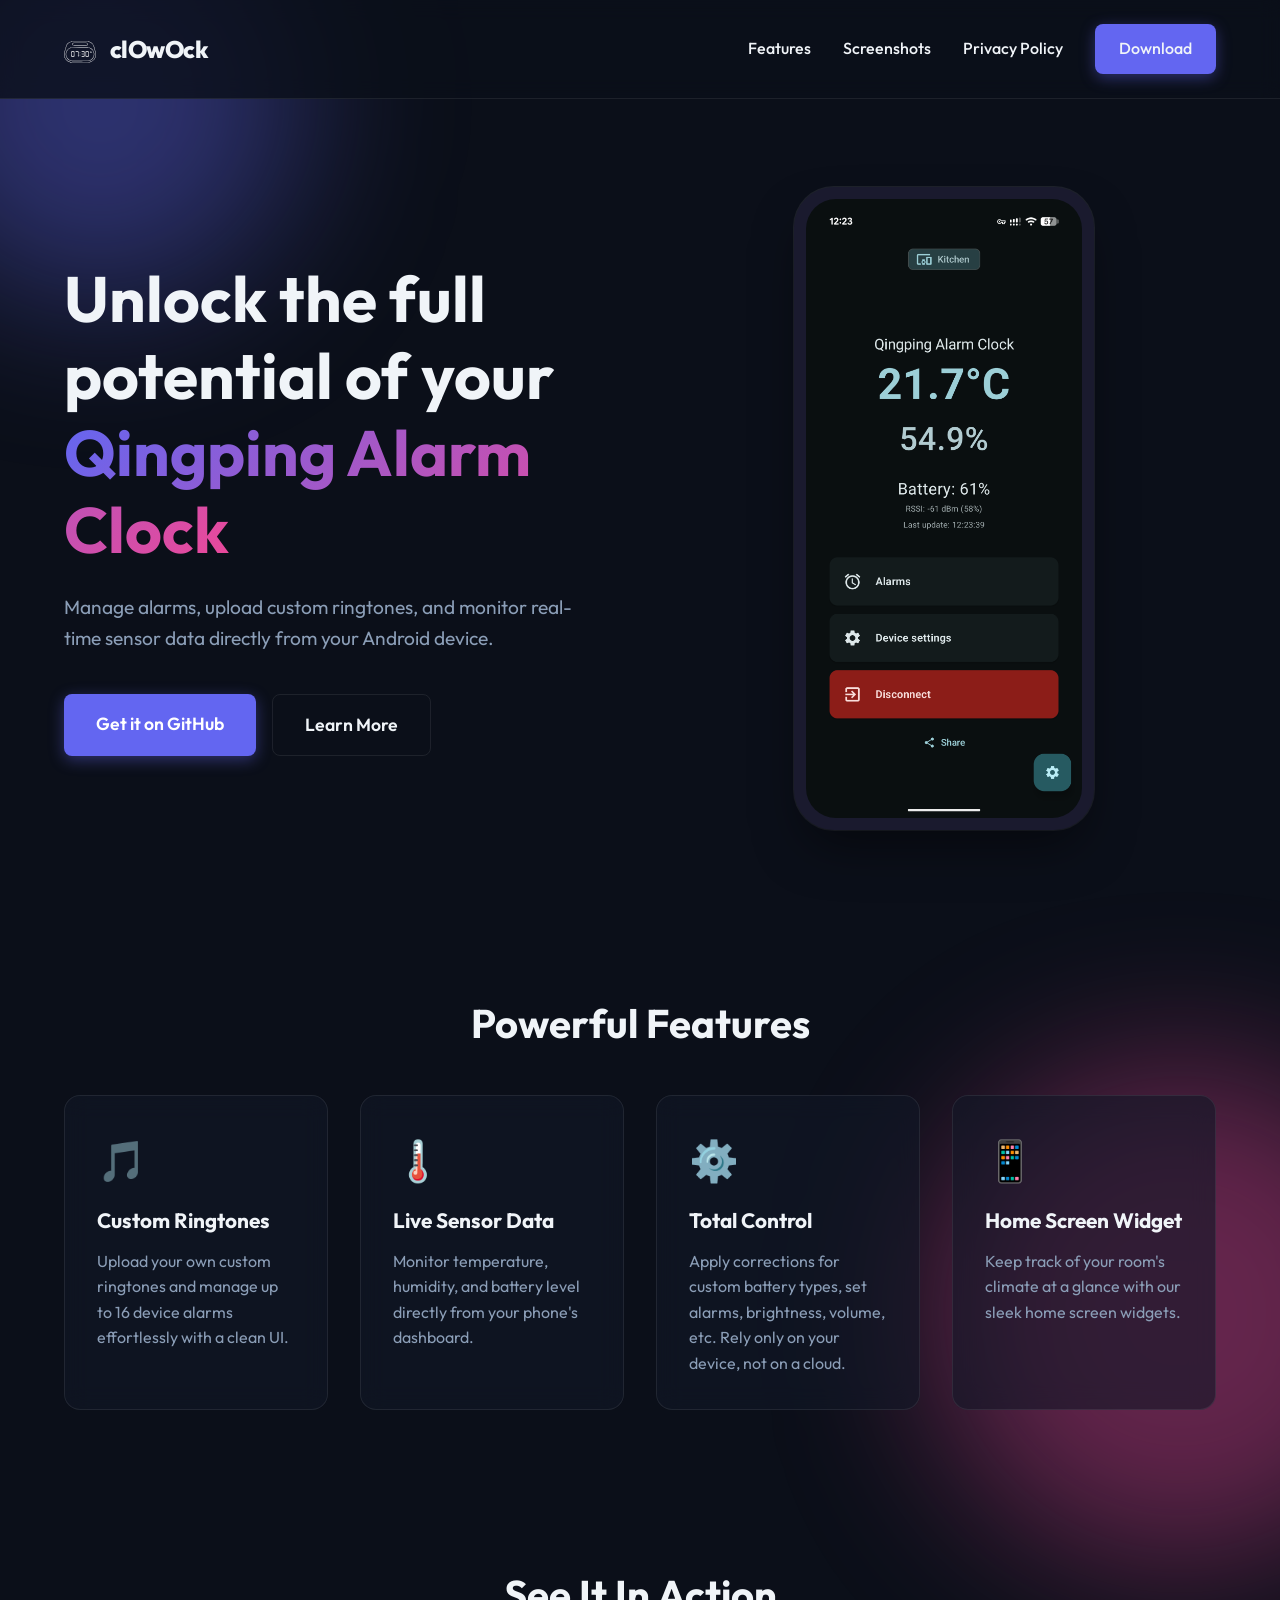
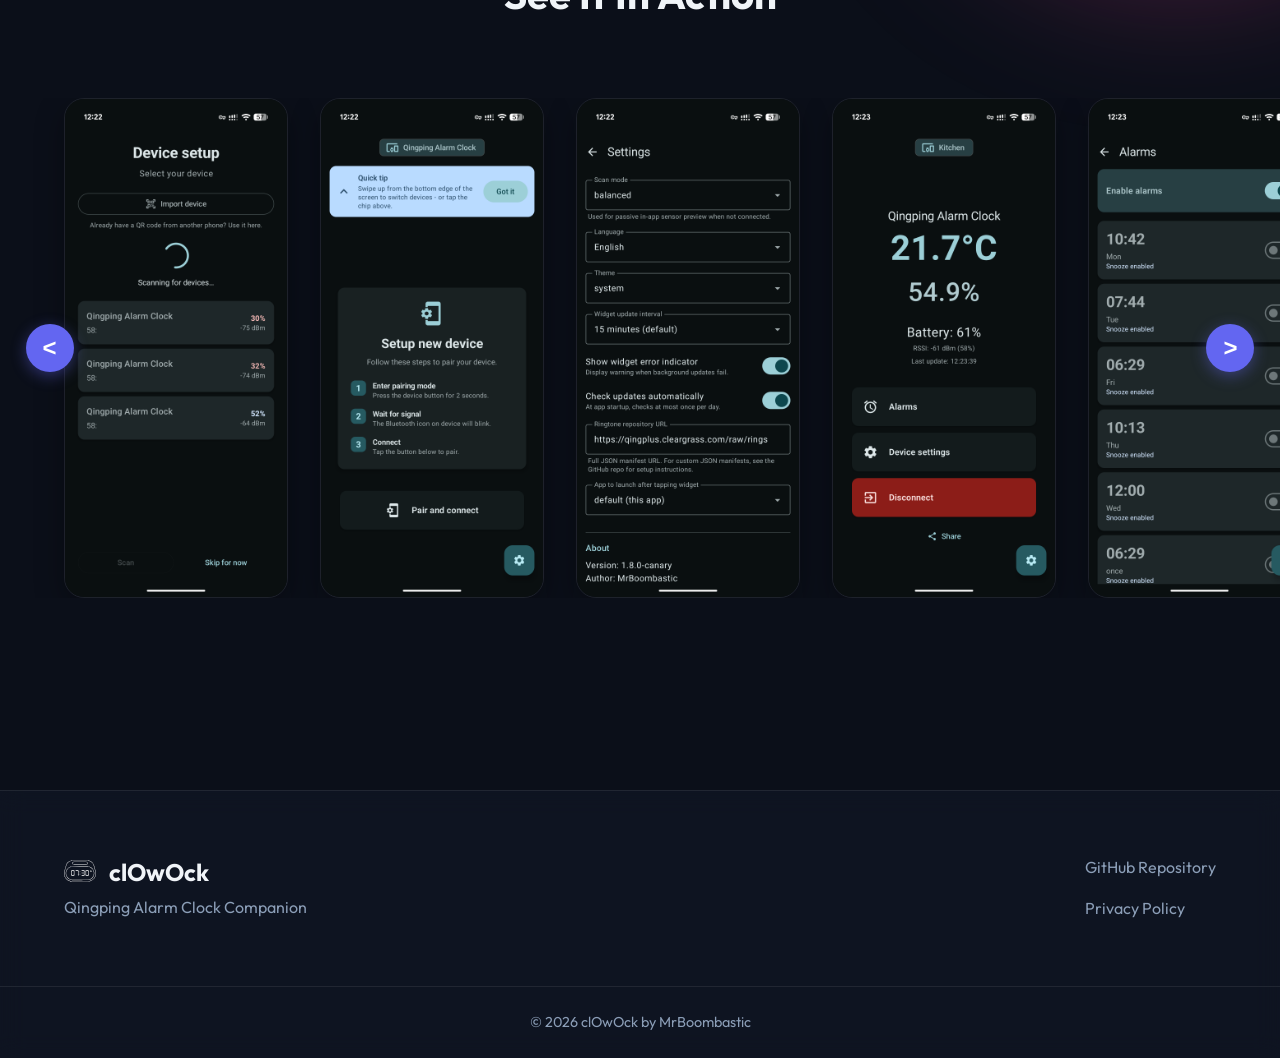
==== website/index.html @ a6042fed "feat: website with landing page, privacy policy, and media assets" ====
<!DOCTYPE html>
<html lang="en">

<head>
    <meta charset="UTF-8">
    <meta name="viewport" content="width=device-width, initial-scale=1.0">
    <title>clOwOck - Qingping Alarm Clock Companion</title>
    <meta name="description"
        content="The ultimate companion app for the Qingping CGD1 Bluetooth LE alarm clock. Manage alarms, custom ringtones, and monitor sensors.">
    <link rel="stylesheet" href="style.css">
    <link rel="preconnect" href="https://fonts.googleapis.com">
    <link rel="preconnect" href="https://fonts.gstatic.com" crossorigin>
    <link href="https://fonts.googleapis.com/css2?family=Outfit:wght@300;400;500;700;800&display=swap" rel="stylesheet">
</head>

<body>
    <div class="blob blob-1"></div>
    <div class="blob blob-2"></div>

    <nav class="navbar">
        <div class="logo">
            <img src="media/logo-dark.svg" alt="clOwOck Logo"
                style="height: 32px; width: 32px; border-radius: 8px; margin-right: 10px; vertical-align: middle;">
            clOwOck
        </div>
        <div class="nav-links">
            <a href="#features">Features</a>
            <a href="#screenshots">Screenshots</a>
            <a href="privacy.html">Privacy Policy</a>
            <a href="https://github.com/MrBoombastic/bUwUdzik/releases" target="_blank"
                class="btn btn-primary">Download</a>
        </div>
    </nav>

    <header class="hero">
        <div class="hero-content">
            <h1 class="hero-title">Unlock the full potential of your <span class="gradient-text">Qingping Alarm
                    Clock</span>
            </h1>
            <p class="hero-subtitle">Manage alarms, upload custom ringtones, and monitor real-time sensor data directly
                from your Android device.</p>
            <div class="hero-actions">
                <a href="https://github.com/MrBoombastic/bUwUdzik/releases" target="_blank"
                    class="btn btn-primary btn-large">Get it on GitHub</a>
                <a href="#features" class="btn btn-secondary btn-large">Learn More</a>
            </div>
        </div>
        <div class="hero-image">
            <div class="phone-mockup">
                <img src="media/s1.png" alt="clOwOck Home Screen">
            </div>
        </div>
    </header>

    <section id="features" class="features-section">
        <h2 class="section-title">Powerful Features</h2>
        <div class="features-grid">
            <div class="feature-card glass">
                <div class="feature-icon">🎵</div>
                <h3>Custom Ringtones</h3>
                <p>Upload your own custom ringtones and manage up to 16 device alarms effortlessly with a clean UI.</p>
            </div>
            <div class="feature-card glass">
                <div class="feature-icon">🌡️</div>
                <h3>Live Sensor Data</h3>
                <p>Monitor temperature, humidity, and battery level directly from your phone's dashboard.</p>
            </div>
            <div class="feature-card glass">
                <div class="feature-icon">⚙️</div>
                <h3>Total Control</h3>
                <p>Apply corrections for custom battery types, set alarms, brightness, volume, etc. Rely only on your
                    device, not on a cloud.
                </p>
            </div>
            <div class="feature-card glass">
                <div class="feature-icon">📱</div>
                <h3>Home Screen Widget</h3>
                <p>Keep track of your room's climate at a glance with our sleek home screen widgets.</p>
            </div>
        </div>
    </section>

    <section id="screenshots" class="screenshots-section">
        <h2 class="section-title">See It In Action</h2>
        <div class="carousel-container">
            <button class="carousel-btn prev-btn" aria-label="Previous">&lt;</button>
            <div class="carousel-track">
                <img src="media/setup.png" alt="Setup Screen" class="carousel-img">
                <img src="media/pair.png" alt="Pairing screen" class="carousel-img">
                <img src="media/settings.png" alt="Settings Screen" class="carousel-img">
                <img src="media/s1.png" alt="Home Screen" class="carousel-img">
                <img src="media/s2.png" alt="Main alarms screen" class="carousel-img">
                <img src="media/s3.png" alt="Alarm settings screen" class="carousel-img">
                <img src="media/s4.png" alt="Device settings screen" class="carousel-img">
                <img src="media/s5.png" alt="Ringtone selection screen" class="carousel-img">
                <img src="media/s6.png" alt="Ringtone trimming screen" class="carousel-img">
                <img src="media/import.png" alt="Import device screen" class="carousel-img">
                <img src="media/export.png" alt="Export device screen" class="carousel-img">
                <img src="media/widget.png" alt="Home widgets" class="carousel-img">
            </div>
            <button class="carousel-btn next-btn" aria-label="Next">&gt;</button>
        </div>
    </section>

    <footer class="footer glass">
        <div class="footer-content">
            <div class="footer-brand">
                <h2>
                    <img src="media/logo-dark.svg" alt="clOwOck Logo"
                        style="height: 32px; width: 32px; border-radius: 8px; margin-right: 8px; vertical-align: bottom;">
                    clOwOck
                </h2>
                <p>Qingping Alarm Clock Companion</p>
            </div>
            <div class="footer-links">
                <a href="https://github.com/MrBoombastic/bUwUdzik" target="_blank">GitHub Repository</a>
                <a href="privacy.html">Privacy Policy</a>
            </div>
        </div>
        <div class="footer-bottom">
            <p>&copy; 2026 clOwOck by MrBoombastic</p>
        </div>
    </footer>

    <script src="main.js"></script>
</body>

</html>
---- website/style.css ----
:root {
    --bg-color: #0b0f19;
    --text-main: #f0f4f8;
    --text-muted: #8b9eb7;
    --primary: #6366f1;
    --primary-hover: #4f46e5;
    --primary-glow: rgba(99, 102, 241, 0.4);
    --secondary: #ec4899;
    --secondary-glow: rgba(236, 72, 153, 0.4);
    --glass-bg: rgba(17, 24, 39, 0.6);
    --glass-border: rgba(255, 255, 255, 0.08);
    --transition: all 0.3s cubic-bezier(0.25, 0.8, 0.25, 1);
}

* {
    margin: 0;
    padding: 0;
    box-sizing: border-box;
    scroll-behavior: smooth;
}

body {
    font-family: 'Outfit', sans-serif;
    background-color: var(--bg-color);
    color: var(--text-main);
    line-height: 1.6;
    overflow-x: hidden;
    position: relative;
}

/* Background Blobs for Aesthetics */
.blob {
    position: absolute;
    filter: blur(80px);
    z-index: -1;
    border-radius: 50%;
    animation: float 10s ease-in-out infinite;
}

.blob-1 {
    top: -100px;
    left: -100px;
    width: 400px;
    height: 400px;
    background: var(--primary-glow);
}

.blob-2 {
    top: 40%;
    right: -150px;
    width: 500px;
    height: 500px;
    background: var(--secondary-glow);
    animation-delay: -5s;
}

@keyframes float {

    0%,
    100% {
        transform: translate(0, 0) scale(1);
    }

    50% {
        transform: translate(30px, 50px) scale(1.1);
    }
}

/* Glassmorphism Utilities */
.glass {
    background: var(--glass-bg);
    backdrop-filter: blur(12px);
    -webkit-backdrop-filter: blur(12px);
    border: 1px solid var(--glass-border);
    border-radius: 16px;
}

/* Typography */
h1,
h2,
h3 {
    font-weight: 700;
    line-height: 1.2;
}

.gradient-text {
    background: linear-gradient(135deg, var(--primary), var(--secondary));
    -webkit-background-clip: text;
    -webkit-text-fill-color: transparent;
    background-clip: text;
}

.section-title {
    text-align: center;
    font-size: 2.5rem;
    margin-bottom: 3rem;
}

/* Navigation */
.navbar {
    display: flex;
    justify-content: space-between;
    align-items: center;
    padding: 1.5rem 5%;
    position: sticky;
    top: 0;
    z-index: 100;
    background: rgba(11, 15, 25, 0.8);
    backdrop-filter: blur(10px);
    border-bottom: 1px solid var(--glass-border);
}

.logo {
    font-size: 1.5rem;
    font-weight: 800;
    letter-spacing: -0.5px;
    color: var(--text-main);
}

.nav-links {
    display: flex;
    gap: 2rem;
    align-items: center;
}

.nav-links a {
    color: var(--text-main);
    text-decoration: none;
    font-weight: 500;
    transition: var(--transition);
}

.nav-links a:hover {
    color: var(--primary);
}

/* Buttons */
.btn {
    display: inline-block;
    padding: 0.75rem 1.5rem;
    border-radius: 8px;
    font-weight: 600;
    text-decoration: none;
    transition: var(--transition);
    cursor: pointer;
    border: none;
    text-align: center;
}

.btn-primary {
    background: var(--primary);
    color: white;
    box-shadow: 0 4px 15px var(--primary-glow);
}

.btn-primary:hover {
    background: var(--primary-hover);
    transform: translateY(-2px);
    box-shadow: 0 6px 20px var(--primary-glow);
}

.btn-secondary {
    background: transparent;
    color: var(--text-main);
    border: 1px solid var(--glass-border);
}

.btn-secondary:hover {
    background: rgba(255, 255, 255, 0.05);
    transform: translateY(-2px);
}

.btn-large {
    padding: 1rem 2rem;
    font-size: 1.1rem;
}

/* Hero Section */
.hero {
    display: flex;
    align-items: center;
    justify-content: space-between;
    min-height: calc(100vh - 80px);
    padding: 2rem 5%;
    gap: 4rem;
}

.hero-content {
    flex: 1;
    max-width: 600px;
}

.hero-title {
    font-size: 4rem;
    margin-bottom: 1.5rem;
}

.hero-subtitle {
    font-size: 1.2rem;
    color: var(--text-muted);
    margin-bottom: 2.5rem;
}

.hero-actions {
    display: flex;
    gap: 1rem;
}

.hero-image {
    flex: 1;
    display: flex;
    justify-content: center;
    position: relative;
}

.phone-mockup {
    position: relative;
    width: 300px;
    height: auto;
    border-radius: 40px;
    padding: 12px;
    background: #1a1a2e;
    box-shadow: 0 25px 50px -12px rgba(0, 0, 0, 0.5), 0 0 0 1px var(--glass-border);
    animation: float-phone 6s ease-in-out infinite;
}

@keyframes float-phone {

    0%,
    100% {
        transform: translateY(0);
    }

    50% {
        transform: translateY(-20px);
    }
}

.phone-mockup img {
    width: 100%;
    height: auto;
    object-fit: contain;
    border-radius: 30px;
    display: block;
}

/* Features */
.features-section {
    padding: 5rem 5%;
}

.features-grid {
    display: grid;
    grid-template-columns: repeat(auto-fit, minmax(250px, 1fr));
    gap: 2rem;
}

.feature-card {
    padding: 2rem;
    transition: var(--transition);
}

.feature-card:hover {
    transform: translateY(-10px);
    border-color: rgba(99, 102, 241, 0.3);
    box-shadow: 0 10px 30px rgba(0, 0, 0, 0.2);
}

.feature-icon {
    font-size: 2.5rem;
    margin-bottom: 1rem;
}

.feature-card h3 {
    margin-bottom: 1rem;
    font-size: 1.3rem;
}

.feature-card p {
    color: var(--text-muted);
}

/* Screenshots Carousel */
.screenshots-section {
    padding: 5rem 0;
    overflow: hidden;
}

.carousel-container {
    width: 100%;
    padding: 2rem 0;
}

.carousel-track {
    display: flex;
    gap: 2rem;
    padding: 0 5%;
    overflow-x: auto;
    scroll-snap-type: x mandatory;
    scrollbar-width: none;
    /* Firefox */
}

.carousel-track::-webkit-scrollbar {
    display: none;
    /* Chrome/Safari */
}

.carousel-img {
    height: 500px;
    border-radius: 20px;
    scroll-snap-align: center;
    box-shadow: 0 10px 30px rgba(0, 0, 0, 0.3);
    border: 1px solid var(--glass-border);
    transition: var(--transition);
}

.carousel-img:hover {
    transform: scale(1.05);
}

/* Privacy Policy Page */
.page-content {
    max-width: 800px;
    margin: 4rem auto;
    padding: 3rem;
}

.last-updated {
    color: var(--text-muted);
    margin-bottom: 2rem;
    font-size: 0.9rem;
}

.policy-section {
    margin-bottom: 2.5rem;
}

.policy-section h2 {
    margin-bottom: 1rem;
    font-size: 1.5rem;
    color: var(--text-main);
}

.policy-section p {
    color: var(--text-muted);
    margin-bottom: 1rem;
}

.policy-section ul {
    list-style-position: inside;
    color: var(--text-muted);
    margin-bottom: 1rem;
}

.policy-section li {
    margin-bottom: 0.5rem;
}

/* Footer */
.footer {
    margin-top: 5rem;
    border-radius: 0;
    border-left: none;
    border-right: none;
    border-bottom: none;
}

.footer-content {
    display: flex;
    justify-content: space-between;
    padding: 4rem 5%;
    flex-wrap: wrap;
    gap: 2rem;
}

.footer-brand p {
    color: var(--text-muted);
    margin-top: 0.5rem;
}

.footer-links {
    display: flex;
    flex-direction: column;
    gap: 1rem;
}

.footer-links a {
    color: var(--text-muted);
    text-decoration: none;
    transition: var(--transition);
}

.footer-links a:hover {
    color: var(--primary);
}

.footer-bottom {
    text-align: center;
    padding: 1.5rem;
    border-top: 1px solid var(--glass-border);
    color: var(--text-muted);
    font-size: 0.9rem;
}

/* Responsive */
@media (max-width: 768px) {
    .hero {
        flex-direction: column;
        text-align: center;
        padding-top: 4rem;
    }

    .hero-actions {
        justify-content: center;
    }

    .hero-title {
        font-size: 3rem;
    }

    .nav-links {
        display: none;
    }

    .page-content {
        margin: 2rem 5%;
        padding: 2rem;
    }
}

/* Carousel Buttons */
.carousel-container {
    position: relative;
    display: flex;
    align-items: center;
}

.carousel-btn {
    position: absolute;
    top: 50%;
    transform: translateY(-50%);
    background: var(--primary);
    color: white;
    border: none;
    border-radius: 50%;
    width: 48px;
    height: 48px;
    font-size: 1.5rem;
    font-weight: bold;
    cursor: pointer;
    z-index: 10;
    box-shadow: 0 4px 15px var(--primary-glow);
    transition: var(--transition);
    display: flex;
    align-items: center;
    justify-content: center;
}

.carousel-btn:hover {
    background: var(--primary-hover);
    transform: translateY(-50%) scale(1.1);
}

.prev-btn {
    left: 2%;
}

.next-btn {
    right: 2%;
}

@media (max-width: 768px) {
    .carousel-btn {
        width: 36px;
        height: 36px;
        font-size: 1.2rem;
    }
}
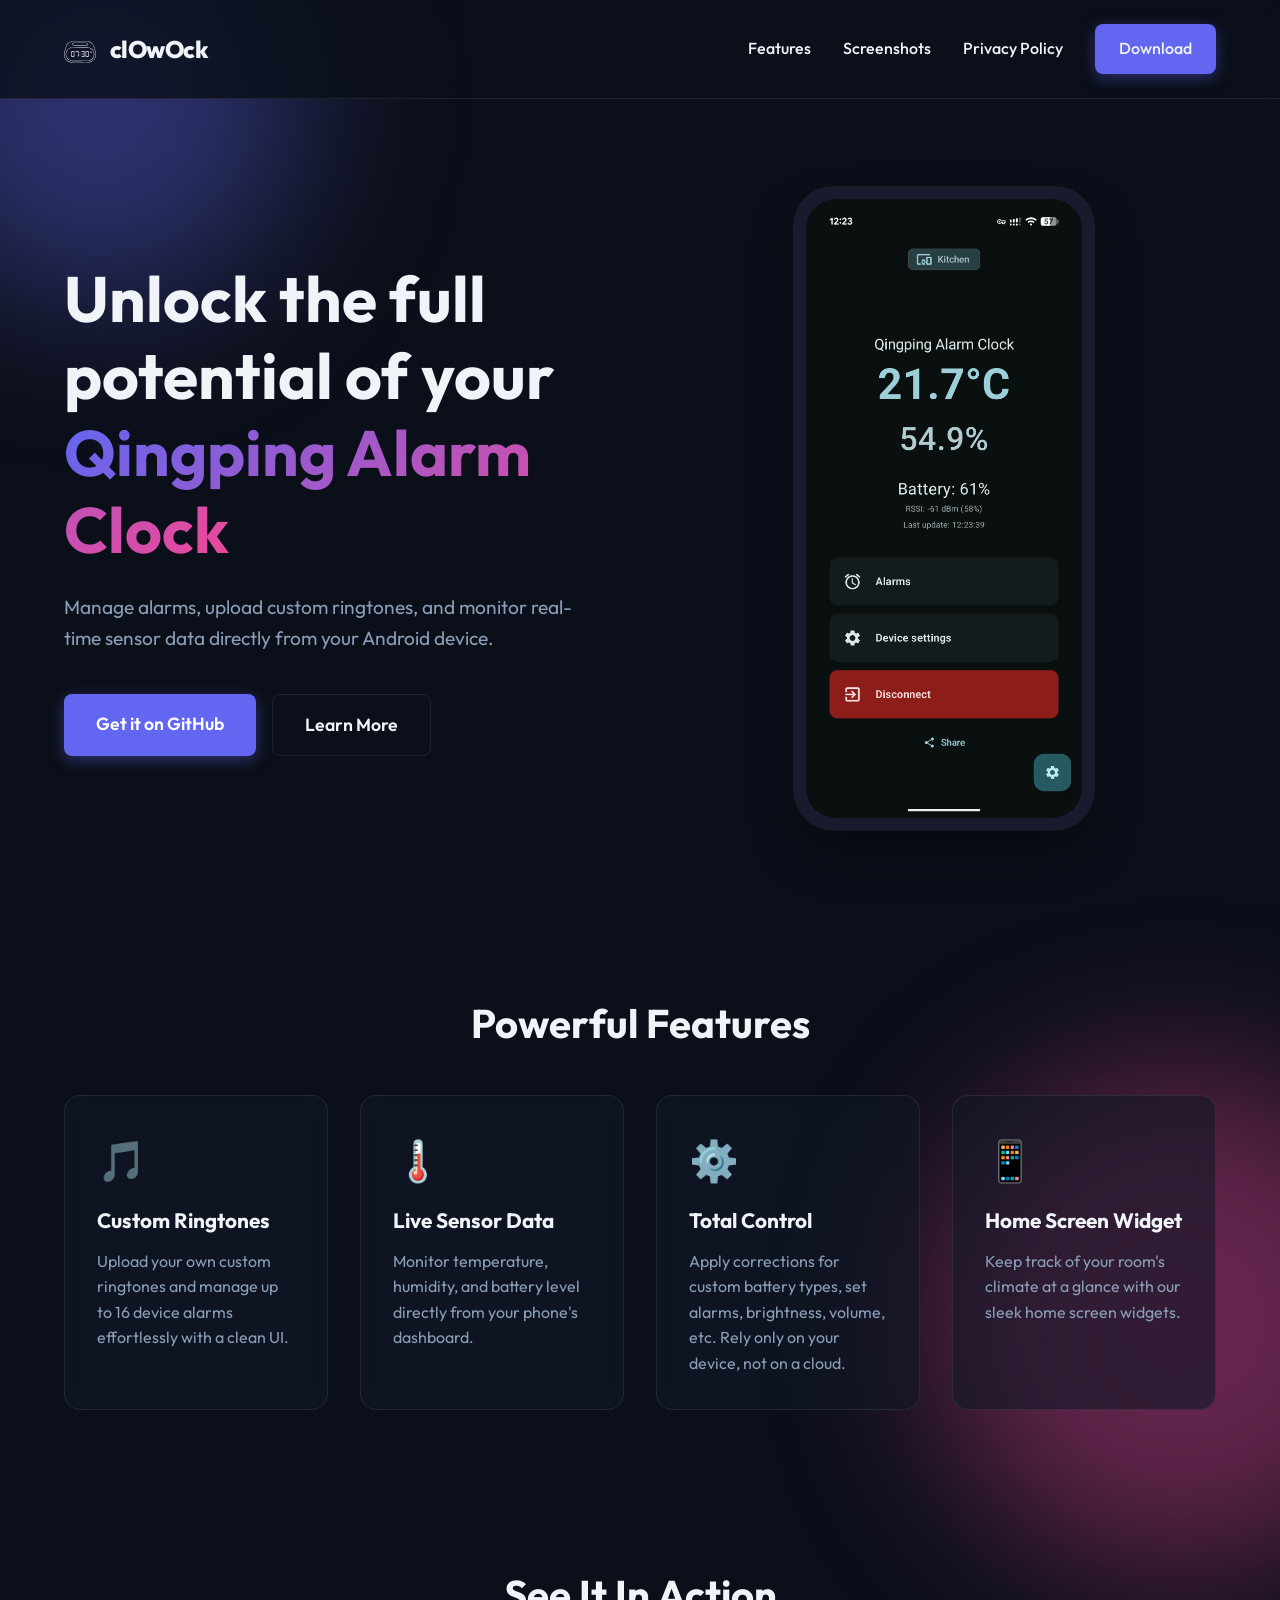
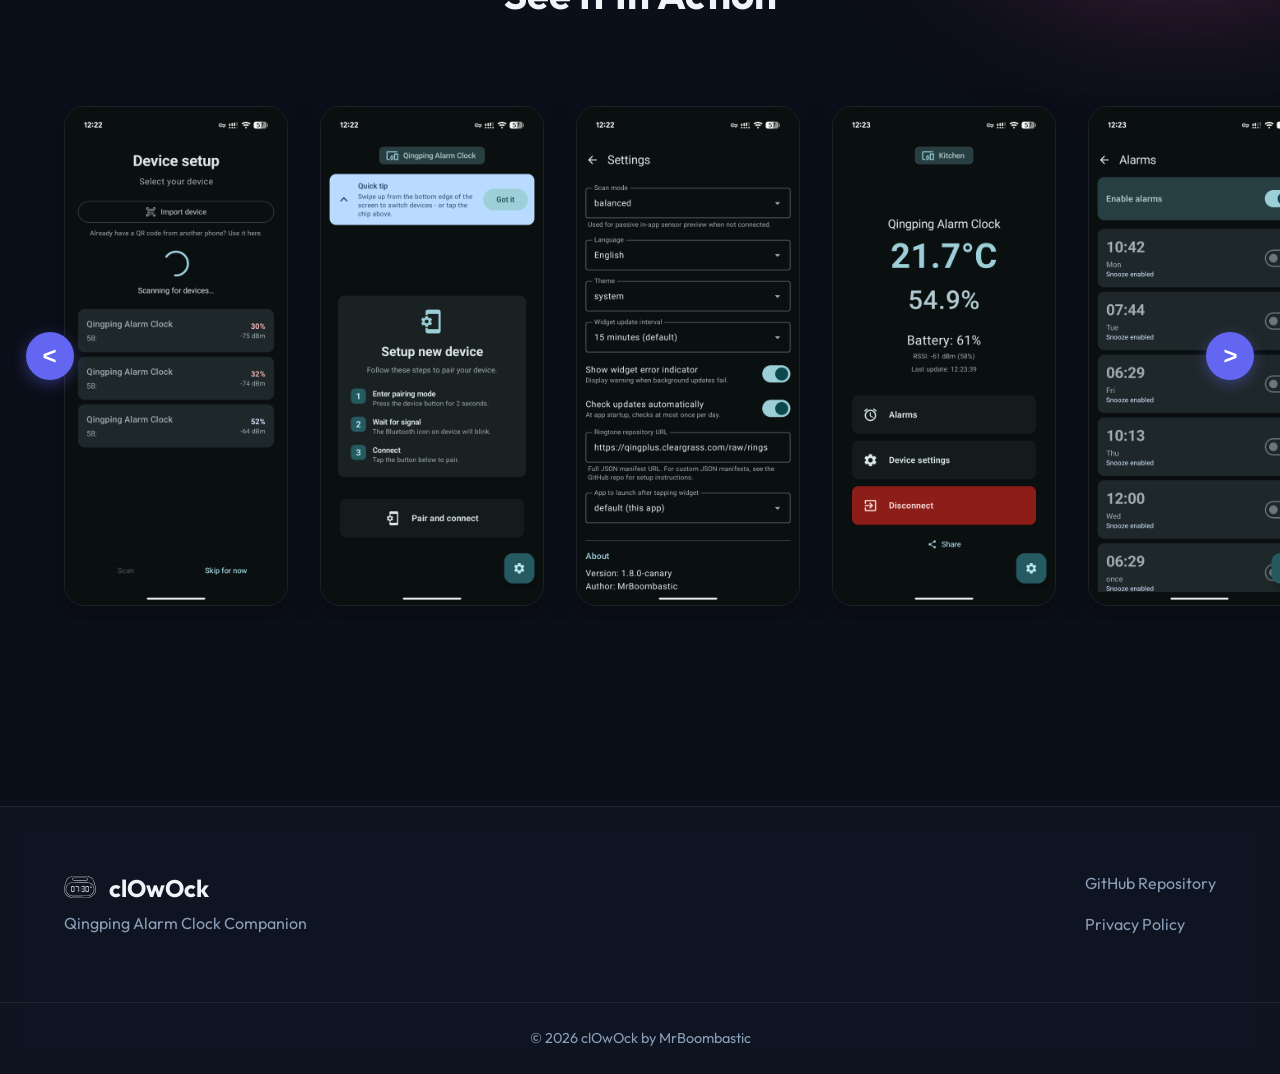
==== commit f8ee2875: "feat: add light and dark logo variants and update UI to use appropriate logo based on theme" ====
--- a/website/index.html
+++ b/website/index.html
@@ -19,7 +19,7 @@
 
     <nav class="navbar">
         <div class="logo">
-            <img src="media/logo-dark.svg" alt="clOwOck Logo"
+            <img alt="clOwOck Logo" src="media/logo-white.svg"
                 style="height: 32px; width: 32px; border-radius: 8px; margin-right: 10px; vertical-align: middle;">
             clOwOck
         </div>
@@ -106,7 +106,7 @@
         <div class="footer-content">
             <div class="footer-brand">
                 <h2>
-                    <img src="media/logo-dark.svg" alt="clOwOck Logo"
+                    <img alt="clOwOck Logo" src="media/logo-white.svg"
                         style="height: 32px; width: 32px; border-radius: 8px; margin-right: 8px; vertical-align: bottom;">
                     clOwOck
                 </h2>
--- a/website/style.css
+++ b/website/style.css
@@ -183,6 +183,8 @@
     min-height: calc(100vh - 80px);
     padding: 2rem 5%;
     gap: 4rem;
+    max-width: 1400px;
+    margin: 0 auto;
 }
 
 .hero-content {
@@ -283,18 +285,18 @@
 /* Screenshots Carousel */
 .screenshots-section {
     padding: 5rem 0;
-    overflow: hidden;
+    overflow-x: clip; /* prevent horizontal overflow without clipping vertical shadows */
 }
 
 .carousel-container {
     width: 100%;
-    padding: 2rem 0;
+    padding: 1.5rem 0;
 }
 
 .carousel-track {
     display: flex;
     gap: 2rem;
-    padding: 0 5%;
+    padding: 1rem 5%;  /* vertical padding so box-shadow isn't clipped */
     overflow-x: auto;
     scroll-snap-type: x mandatory;
     scrollbar-width: none;
@@ -403,12 +405,38 @@
     font-size: 0.9rem;
 }
 
-/* Responsive */
+@media (max-width: 1024px) {
+    .hero {
+        gap: 2rem;
+        padding: 2rem 4%;
+    }
+
+    .hero-title {
+        font-size: 3.2rem;
+    }
+
+    .phone-mockup {
+        width: 240px;
+    }
+
+    .carousel-img {
+        height: 400px;
+    }
+
+    .features-section {
+        padding: 4rem 4%;
+    }
+}
+
+/* Responsive — Mobile */
 @media (max-width: 768px) {
     .hero {
         flex-direction: column;
         text-align: center;
-        padding-top: 4rem;
+        padding-top: 2rem;
+        padding-bottom: 2rem;
+        min-height: unset;
+        gap: 2rem;
     }
 
     .hero-actions {
@@ -416,7 +444,16 @@
     }
 
     .hero-title {
-        font-size: 3rem;
+        font-size: 2.4rem;
+    }
+
+    .hero-subtitle {
+        font-size: 1rem;
+        margin-bottom: 1.5rem;
+    }
+
+    .phone-mockup {
+        width: 200px;
     }
 
     .nav-links {
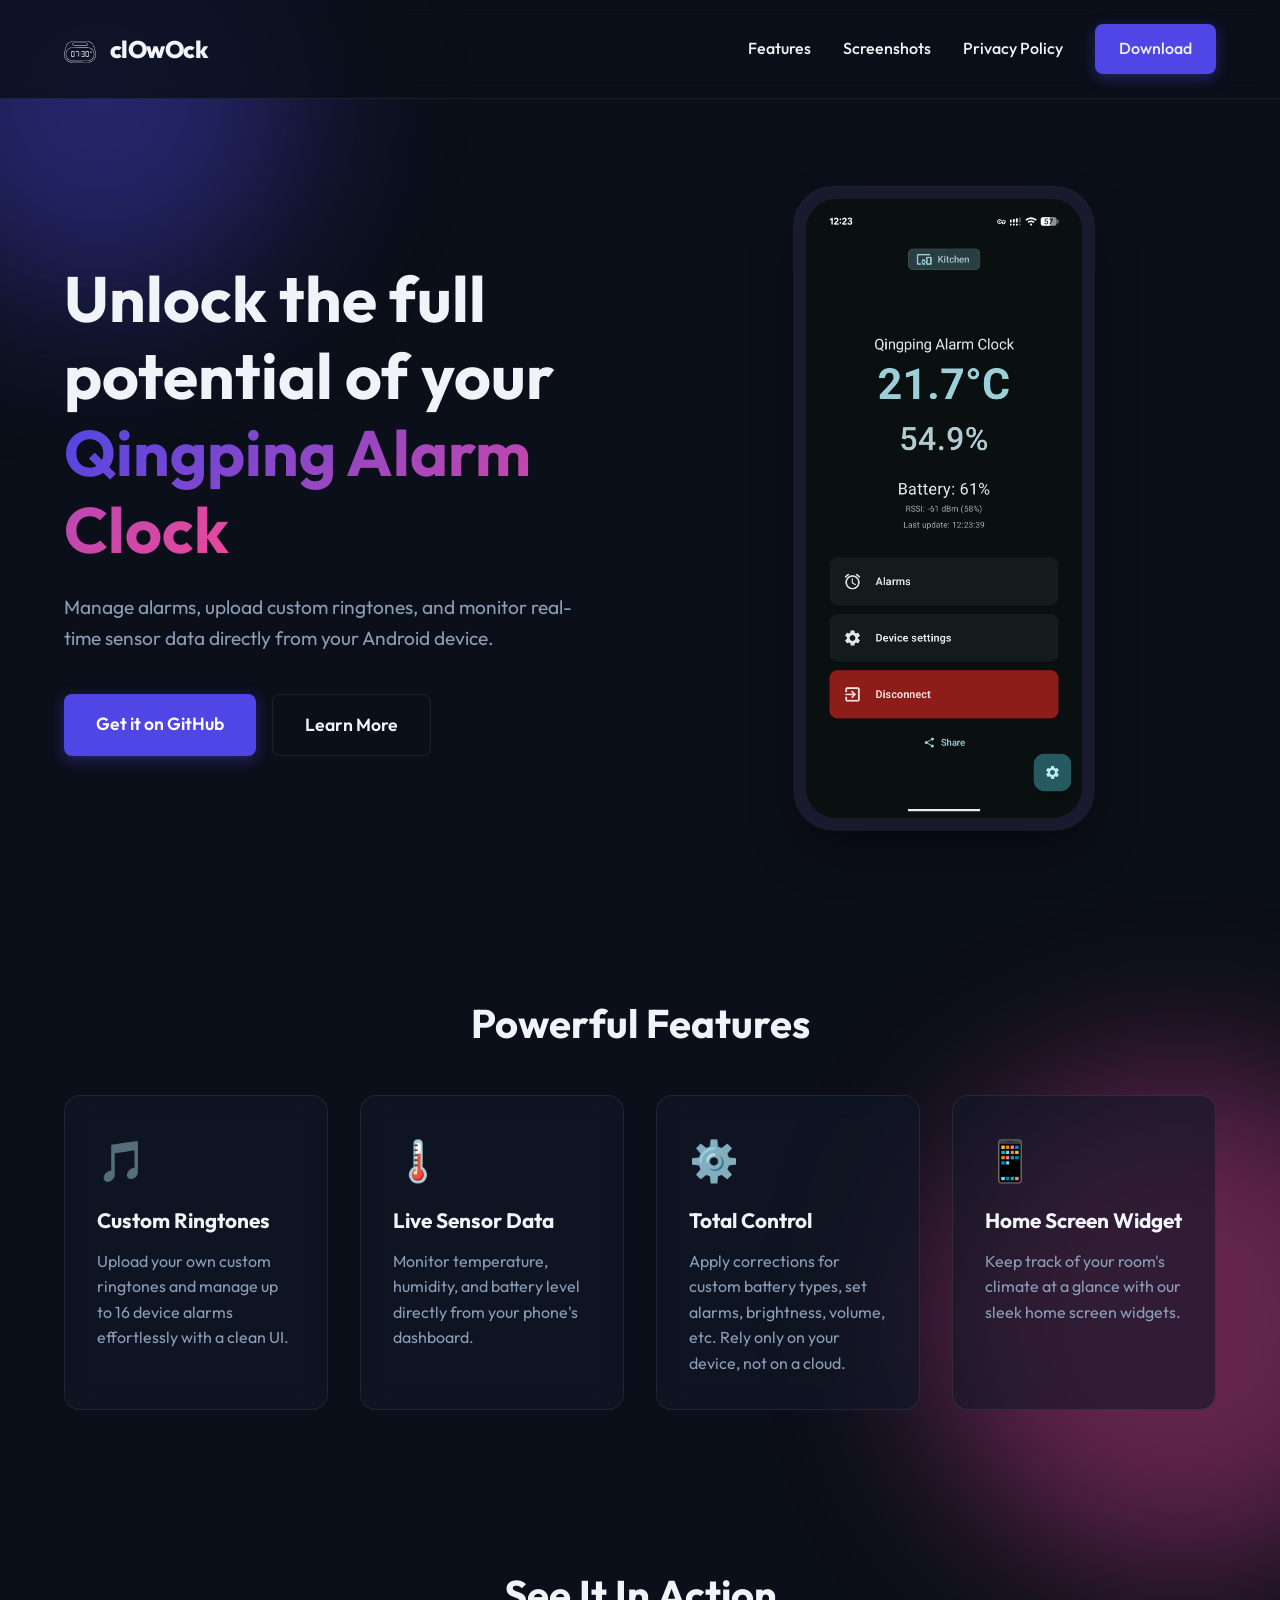
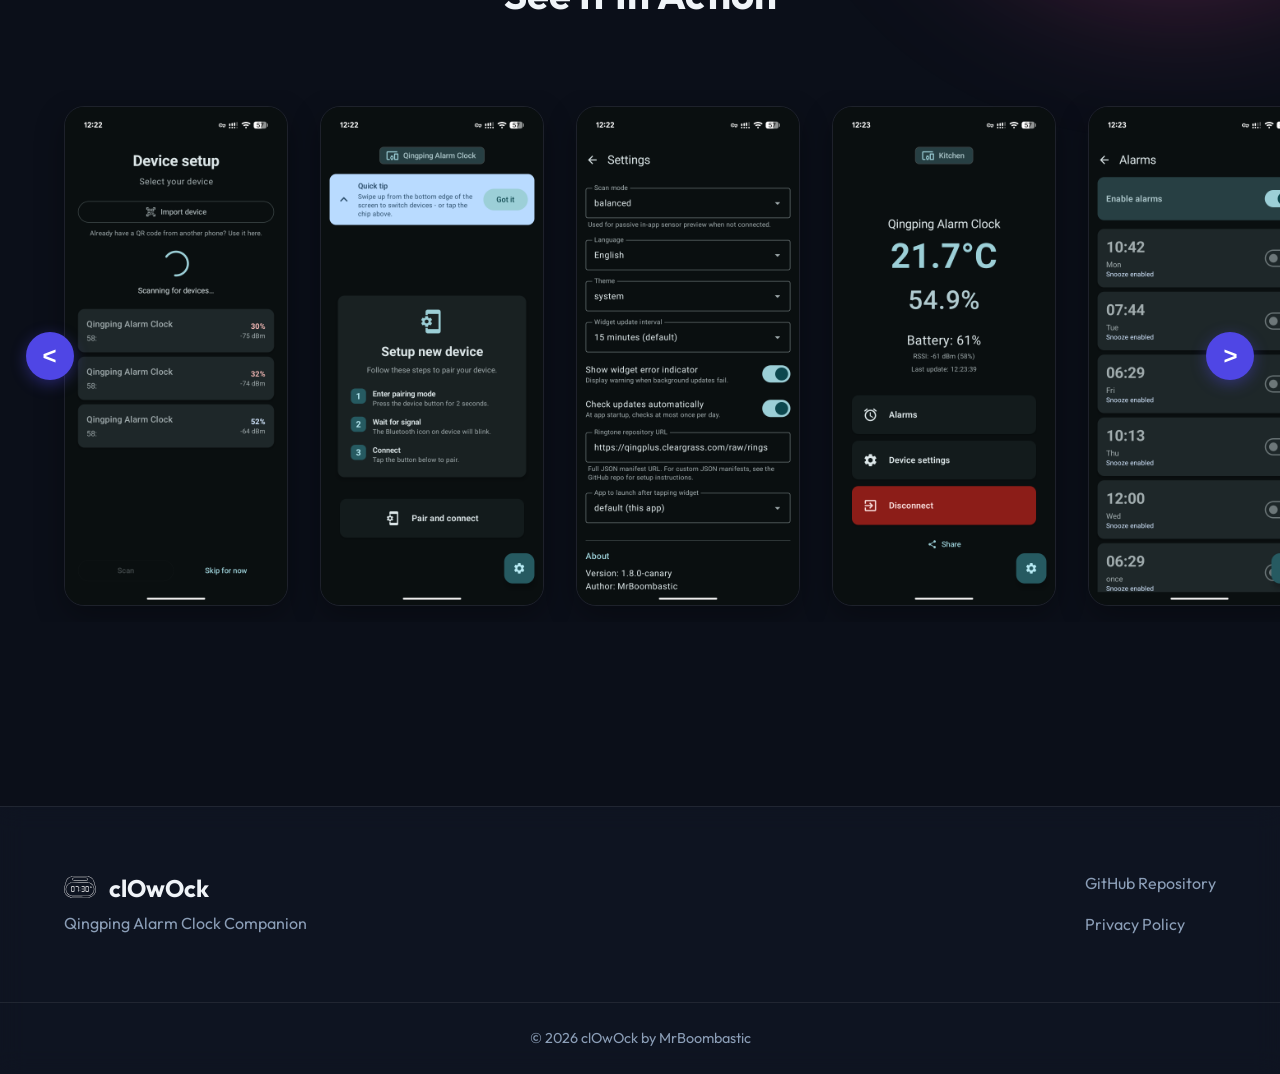
==== commit 67ac832d: "feat: add Open Graph and Twitter meta tags, improve accessibility, and enhance UI/UX on website" ====
--- a/website/index.html
+++ b/website/index.html
@@ -8,6 +8,27 @@
     <meta name="description"
         content="The ultimate companion app for the Qingping CGD1 Bluetooth LE alarm clock. Manage alarms, custom ringtones, and monitor sensors.">
     <link rel="stylesheet" href="style.css">
+    <link href="media/logo.png" rel="icon" type="image/png">
+    <link href="media/logo-white.svg" rel="icon" type="image/svg+xml">
+
+    <!-- Open Graph / Facebook -->
+    <meta content="website" property="og:type">
+    <meta content="https://mrboombastic.github.io/bUwUdzik/" property="og:url">
+    <meta content="clOwOck - Qingping Alarm Clock Companion" property="og:title">
+    <meta content="The ultimate companion app for the Qingping CGD1 Bluetooth LE alarm clock. Manage alarms, custom ringtones, and monitor sensors."
+          property="og:description">
+    <meta content="https://raw.githubusercontent.com/MrBoombastic/bUwUdzik/master/website/media/logo.png"
+          property="og:image">
+
+    <!-- Twitter -->
+    <meta content="summary" property="twitter:card">
+    <meta content="https://mrboombastic.github.io/bUwUdzik/" property="twitter:url">
+    <meta content="clOwOck - Qingping Alarm Clock Companion" property="twitter:title">
+    <meta content="The ultimate companion app for the Qingping CGD1 Bluetooth LE alarm clock. Manage alarms, custom ringtones, and monitor sensors."
+          property="twitter:description">
+    <meta content="https://raw.githubusercontent.com/MrBoombastic/bUwUdzik/master/website/media/logo.png"
+          property="twitter:image">
+
     <link rel="preconnect" href="https://fonts.googleapis.com">
     <link rel="preconnect" href="https://fonts.gstatic.com" crossorigin>
     <link href="https://fonts.googleapis.com/css2?family=Outfit:wght@300;400;500;700;800&display=swap" rel="stylesheet">
@@ -18,11 +39,11 @@
     <div class="blob blob-2"></div>
 
     <nav class="navbar">
-        <div class="logo">
+        <a class="logo" href="#">
             <img alt="clOwOck Logo" src="media/logo-white.svg"
                 style="height: 32px; width: 32px; border-radius: 8px; margin-right: 10px; vertical-align: middle;">
             clOwOck
-        </div>
+        </a>
         <div class="nav-links">
             <a href="#features">Features</a>
             <a href="#screenshots">Screenshots</a>
@@ -30,6 +51,11 @@
             <a href="https://github.com/MrBoombastic/bUwUdzik/releases" target="_blank"
                 class="btn btn-primary">Download</a>
         </div>
+        <button aria-label="Toggle Navigation" class="hamburger">
+            <span></span>
+            <span></span>
+            <span></span>
+        </button>
     </nav>
 
     <header class="hero">
@@ -84,19 +110,27 @@
         <h2 class="section-title">See It In Action</h2>
         <div class="carousel-container">
             <button class="carousel-btn prev-btn" aria-label="Previous">&lt;</button>
-            <div class="carousel-track">
+            <div aria-label="App screenshots gallery" class="carousel-track" tabindex="0">
                 <img src="media/setup.png" alt="Setup Screen" class="carousel-img">
-                <img src="media/pair.png" alt="Pairing screen" class="carousel-img">
-                <img src="media/settings.png" alt="Settings Screen" class="carousel-img">
-                <img src="media/s1.png" alt="Home Screen" class="carousel-img">
-                <img src="media/s2.png" alt="Main alarms screen" class="carousel-img">
-                <img src="media/s3.png" alt="Alarm settings screen" class="carousel-img">
-                <img src="media/s4.png" alt="Device settings screen" class="carousel-img">
-                <img src="media/s5.png" alt="Ringtone selection screen" class="carousel-img">
-                <img src="media/s6.png" alt="Ringtone trimming screen" class="carousel-img">
-                <img src="media/import.png" alt="Import device screen" class="carousel-img">
-                <img src="media/export.png" alt="Export device screen" class="carousel-img">
-                <img src="media/widget.png" alt="Home widgets" class="carousel-img">
+                <img alt="Pairing screen" class="carousel-img" loading="lazy" src="media/pair.png">
+                <img alt="Settings Screen" class="carousel-img" loading="lazy"
+                     src="media/settings.png">
+                <img alt="Home Screen" class="carousel-img" loading="lazy" src="media/s1.png">
+                <img alt="Main alarms screen" class="carousel-img" loading="lazy"
+                     src="media/s2.png">
+                <img alt="Alarm settings screen" class="carousel-img" loading="lazy"
+                     src="media/s3.png">
+                <img alt="Device settings screen" class="carousel-img" loading="lazy"
+                     src="media/s4.png">
+                <img alt="Ringtone selection screen" class="carousel-img" loading="lazy"
+                     src="media/s5.png">
+                <img alt="Ringtone trimming screen" class="carousel-img" loading="lazy"
+                     src="media/s6.png">
+                <img alt="Import device screen" class="carousel-img" loading="lazy"
+                     src="media/import.png">
+                <img alt="Export device screen" class="carousel-img" loading="lazy"
+                     src="media/export.png">
+                <img alt="Home widgets" class="carousel-img" loading="lazy" src="media/widget.png">
             </div>
             <button class="carousel-btn next-btn" aria-label="Next">&gt;</button>
         </div>
--- a/website/style.css
+++ b/website/style.css
@@ -2,9 +2,9 @@
     --bg-color: #0b0f19;
     --text-main: #f0f4f8;
     --text-muted: #8b9eb7;
-    --primary: #6366f1;
-    --primary-hover: #4f46e5;
-    --primary-glow: rgba(99, 102, 241, 0.4);
+    --primary: #4f46e5;
+    --primary-hover: #3730a3;
+    --primary-glow: rgba(79, 70, 229, 0.4);
     --secondary: #ec4899;
     --secondary-glow: rgba(236, 72, 153, 0.4);
     --glass-bg: rgba(17, 24, 39, 0.6);
@@ -115,6 +115,7 @@
     font-weight: 800;
     letter-spacing: -0.5px;
     color: var(--text-main);
+    text-decoration: none;
 }
 
 .nav-links {
@@ -132,6 +133,40 @@
 
 .nav-links a:hover {
     color: var(--primary);
+}
+
+/* Hamburger Menu Button */
+.hamburger {
+    display: none;
+    flex-direction: column;
+    justify-content: space-between;
+    width: 24px;
+    height: 18px;
+    background: transparent;
+    border: none;
+    cursor: pointer;
+    padding: 0;
+    z-index: 101;
+}
+
+.hamburger span {
+    width: 100%;
+    height: 2px;
+    background-color: var(--text-main);
+    border-radius: 2px;
+    transition: var(--transition);
+}
+
+.hamburger.active span:nth-child(1) {
+    transform: translateY(8px) rotate(45deg);
+}
+
+.hamburger.active span:nth-child(2) {
+    opacity: 0;
+}
+
+.hamburger.active span:nth-child(3) {
+    transform: translateY(-8px) rotate(-45deg);
 }
 
 /* Buttons */
@@ -249,6 +284,7 @@
 /* Features */
 .features-section {
     padding: 5rem 5%;
+    scroll-margin-top: 80px;
 }
 
 .features-grid {
@@ -286,6 +322,7 @@
 .screenshots-section {
     padding: 5rem 0;
     overflow-x: clip; /* prevent horizontal overflow without clipping vertical shadows */
+    scroll-margin-top: 80px;
 }
 
 .carousel-container {
@@ -441,6 +478,7 @@
 
     .hero-actions {
         justify-content: center;
+        flex-wrap: wrap;
     }
 
     .hero-title {
@@ -456,13 +494,72 @@
         width: 200px;
     }
 
+    .hamburger {
+        display: flex;
+    }
+
     .nav-links {
-        display: none;
+        display: flex;
+        flex-direction: column;
+        justify-content: flex-start;
+        align-items: center;
+        position: fixed;
+        top: 0;
+        right: -100%;
+        width: 80%;
+        max-width: 300px;
+        height: 100vh;
+        background: rgba(11, 15, 25, 0.95);
+        backdrop-filter: blur(20px);
+        -webkit-backdrop-filter: blur(20px);
+        border-left: 1px solid var(--glass-border);
+        padding: 6rem 2rem 3rem 2rem;
+        gap: 2rem;
+        transition: right 0.4s cubic-bezier(0.25, 0.8, 0.25, 1);
+        z-index: 100;
+        box-shadow: -10px 0 30px rgba(0, 0, 0, 0.5);
+    }
+
+    .nav-links.active {
+        right: 0;
+    }
+
+    .nav-links a {
+        width: 100%;
+        text-align: center;
+        font-size: 1.2rem;
+        padding: 0.5rem 0;
+    }
+
+    .nav-links .btn {
+        width: 100%;
+        margin-top: 1rem;
+        padding: 0.85rem 1.5rem;
     }
 
     .page-content {
         margin: 2rem 5%;
         padding: 2rem;
+    }
+
+    .carousel-img {
+        height: 320px;
+    }
+
+    .footer-content {
+        flex-direction: column;
+        align-items: center;
+        text-align: center;
+        padding: 3rem 5%;
+    }
+
+    .footer-links {
+        align-items: center;
+    }
+
+    .section-title {
+        font-size: 2rem;
+        margin-bottom: 2rem;
     }
 }
 
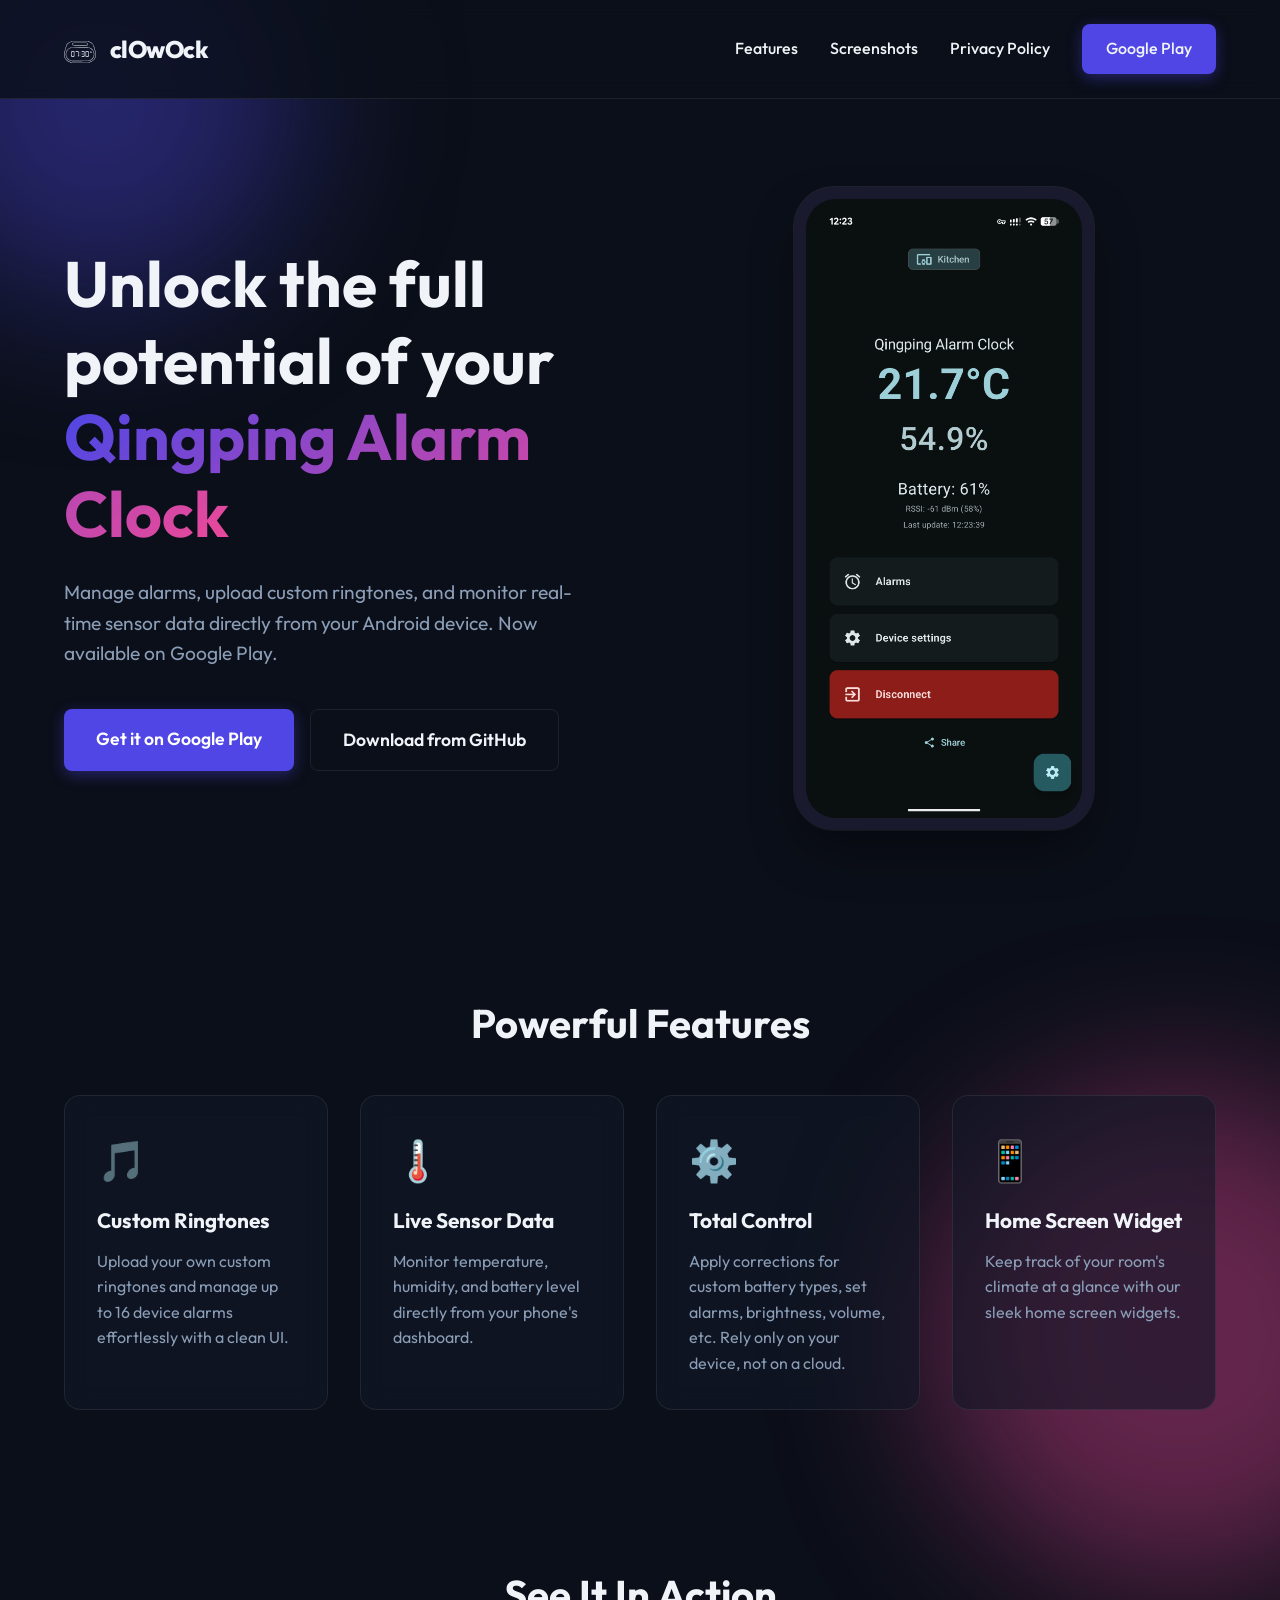
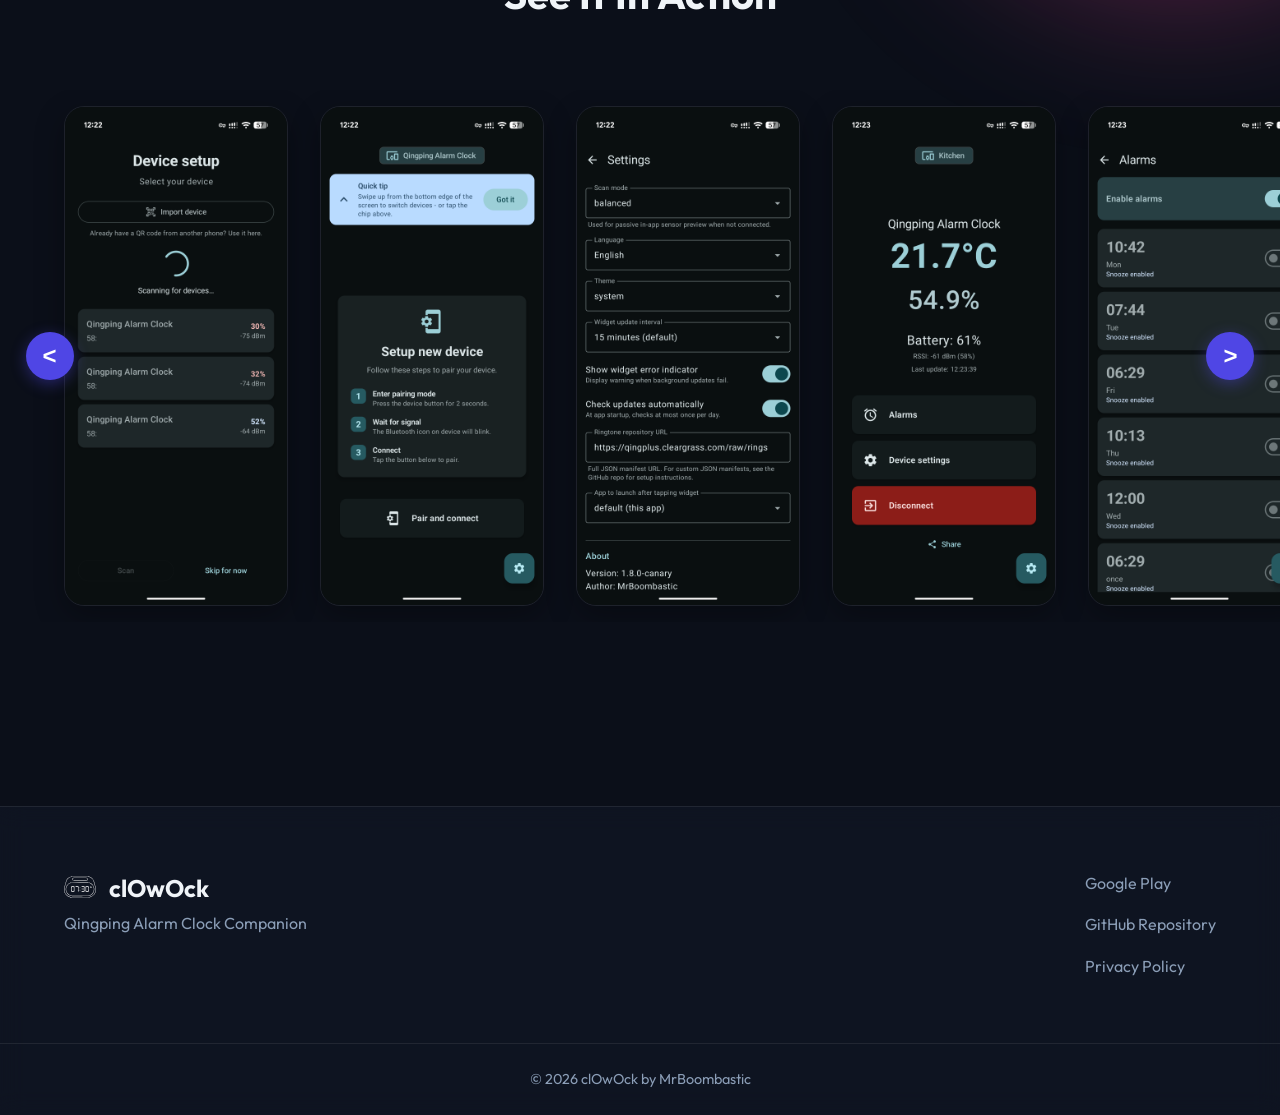
==== commit 9a6c1fff: "docs: update website with Google Play links and improved button labels" ====
--- a/website/index.html
+++ b/website/index.html
@@ -13,20 +13,20 @@
 
     <!-- Open Graph / Facebook -->
     <meta content="website" property="og:type">
-    <meta content="https://mrboombastic.github.io/bUwUdzik/" property="og:url">
+    <meta content="https://clowock.amroz.xyz/" property="og:url">
     <meta content="clOwOck - Qingping Alarm Clock Companion" property="og:title">
     <meta content="The ultimate companion app for the Qingping CGD1 Bluetooth LE alarm clock. Manage alarms, custom ringtones, and monitor sensors."
           property="og:description">
-    <meta content="https://raw.githubusercontent.com/MrBoombastic/bUwUdzik/master/website/media/logo.png"
+    <meta content="https://clowock.amroz.xyz/media/logo.png"
           property="og:image">
 
     <!-- Twitter -->
     <meta content="summary" property="twitter:card">
-    <meta content="https://mrboombastic.github.io/bUwUdzik/" property="twitter:url">
+    <meta content="https://clowock.amroz.xyz/" property="twitter:url">
     <meta content="clOwOck - Qingping Alarm Clock Companion" property="twitter:title">
     <meta content="The ultimate companion app for the Qingping CGD1 Bluetooth LE alarm clock. Manage alarms, custom ringtones, and monitor sensors."
           property="twitter:description">
-    <meta content="https://raw.githubusercontent.com/MrBoombastic/bUwUdzik/master/website/media/logo.png"
+    <meta content="https://clowock.amroz.xyz/media/logo.png"
           property="twitter:image">
 
     <link rel="preconnect" href="https://fonts.googleapis.com">
@@ -48,8 +48,9 @@
             <a href="#features">Features</a>
             <a href="#screenshots">Screenshots</a>
             <a href="privacy.html">Privacy Policy</a>
-            <a href="https://github.com/MrBoombastic/bUwUdzik/releases" target="_blank"
-                class="btn btn-primary">Download</a>
+            <a class="btn btn-primary"
+               href="https://play.google.com/store/apps/details?id=com.mrboombastic.buwudzik"
+               rel="noopener noreferrer" target="_blank">Google Play</a>
         </div>
         <button aria-label="Toggle Navigation" class="hamburger">
             <span></span>
@@ -64,11 +65,15 @@
                     Clock</span>
             </h1>
             <p class="hero-subtitle">Manage alarms, upload custom ringtones, and monitor real-time sensor data directly
-                from your Android device.</p>
+                from your Android device. Now available on Google Play.</p>
             <div class="hero-actions">
-                <a href="https://github.com/MrBoombastic/bUwUdzik/releases" target="_blank"
-                    class="btn btn-primary btn-large">Get it on GitHub</a>
-                <a href="#features" class="btn btn-secondary btn-large">Learn More</a>
+                <a class="btn btn-primary btn-large"
+                   href="https://play.google.com/store/apps/details?id=com.mrboombastic.buwudzik"
+                   rel="noopener noreferrer" target="_blank">Get it on Google
+                    Play</a>
+                <a href="https://github.com/MrBoombastic/clOwOck/releases" target="_blank"
+                   class="btn btn-secondary btn-large" rel="noopener noreferrer">Download from
+                    GitHub</a>
             </div>
         </div>
         <div class="hero-image">
@@ -147,7 +152,11 @@
                 <p>Qingping Alarm Clock Companion</p>
             </div>
             <div class="footer-links">
-                <a href="https://github.com/MrBoombastic/bUwUdzik" target="_blank">GitHub Repository</a>
+                <a href="https://play.google.com/store/apps/details?id=com.mrboombastic.buwudzik"
+                   rel="noopener noreferrer"
+                   target="_blank">Google Play</a>
+                <a href="https://github.com/MrBoombastic/clOwOck" target="_blank">GitHub
+                    Repository</a>
                 <a href="privacy.html">Privacy Policy</a>
             </div>
         </div>
@@ -159,4 +168,4 @@
     <script src="main.js"></script>
 </body>
 
-</html>+</html>
